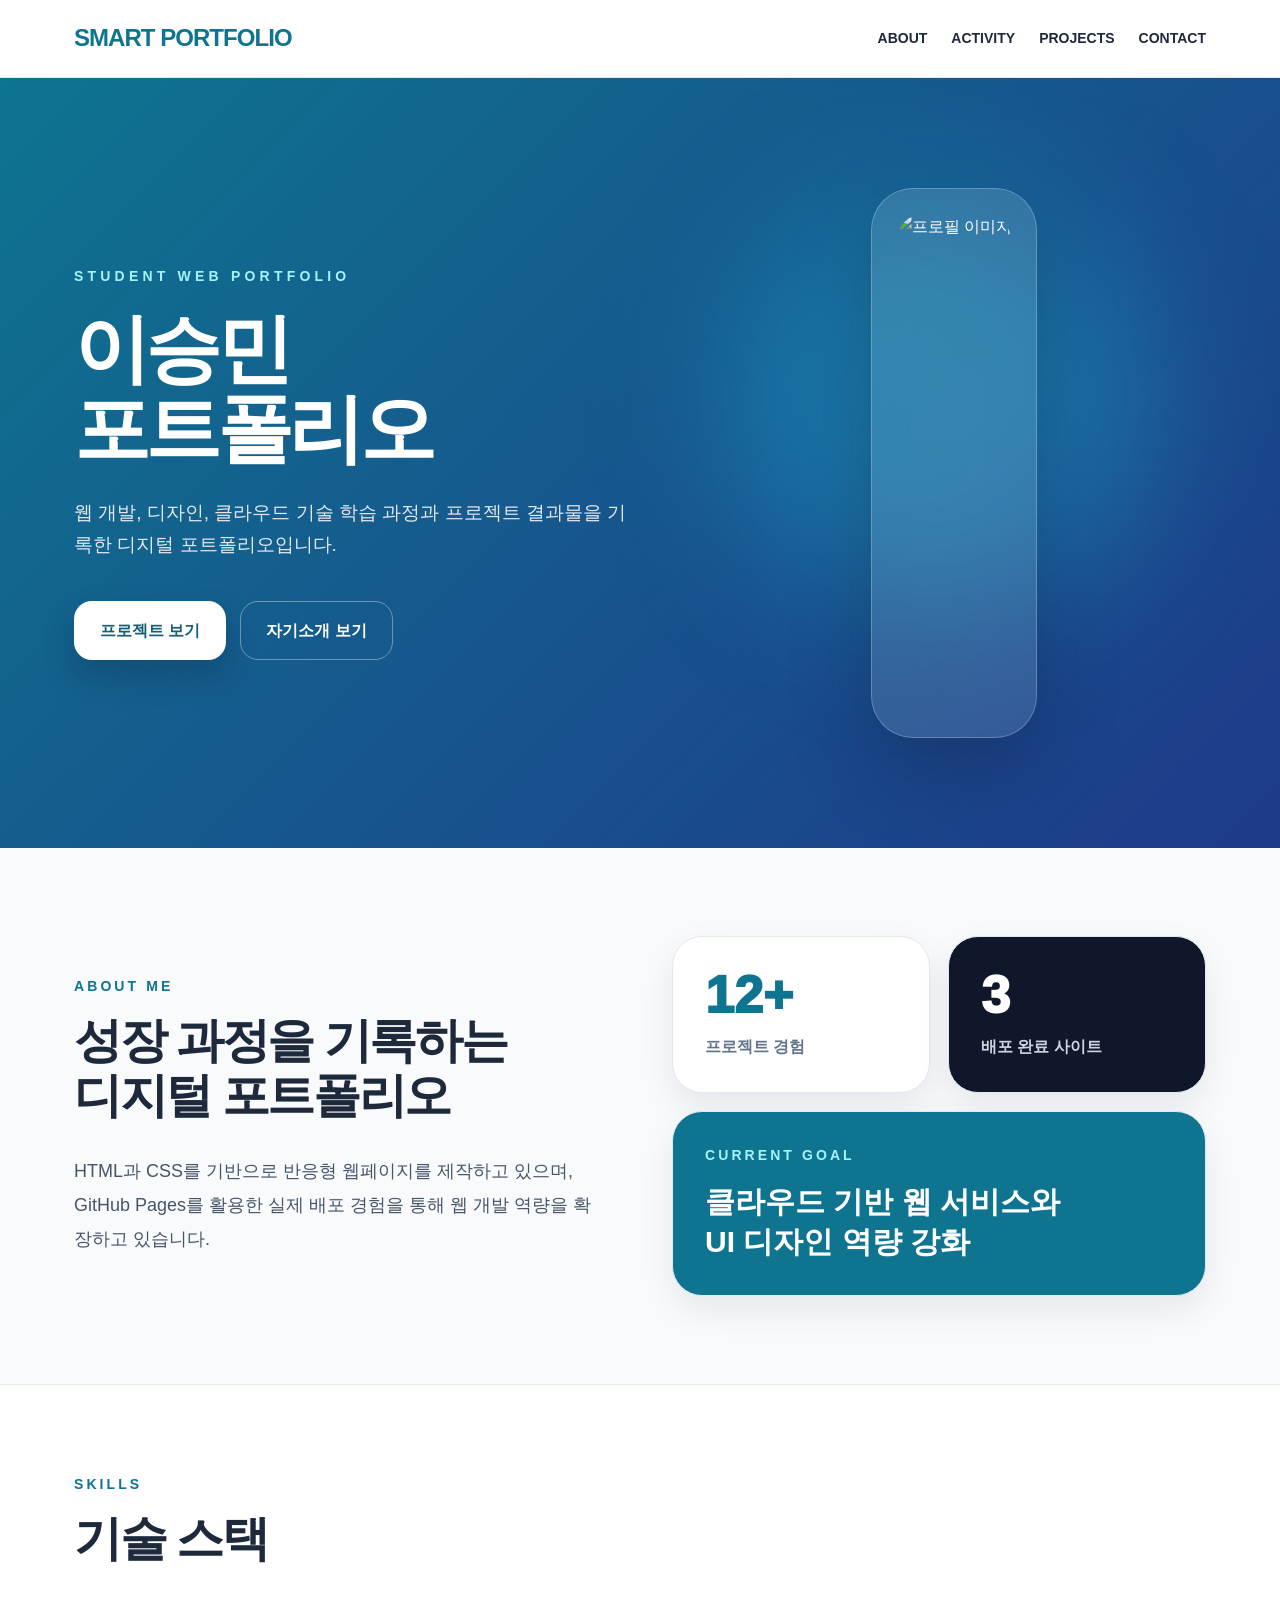
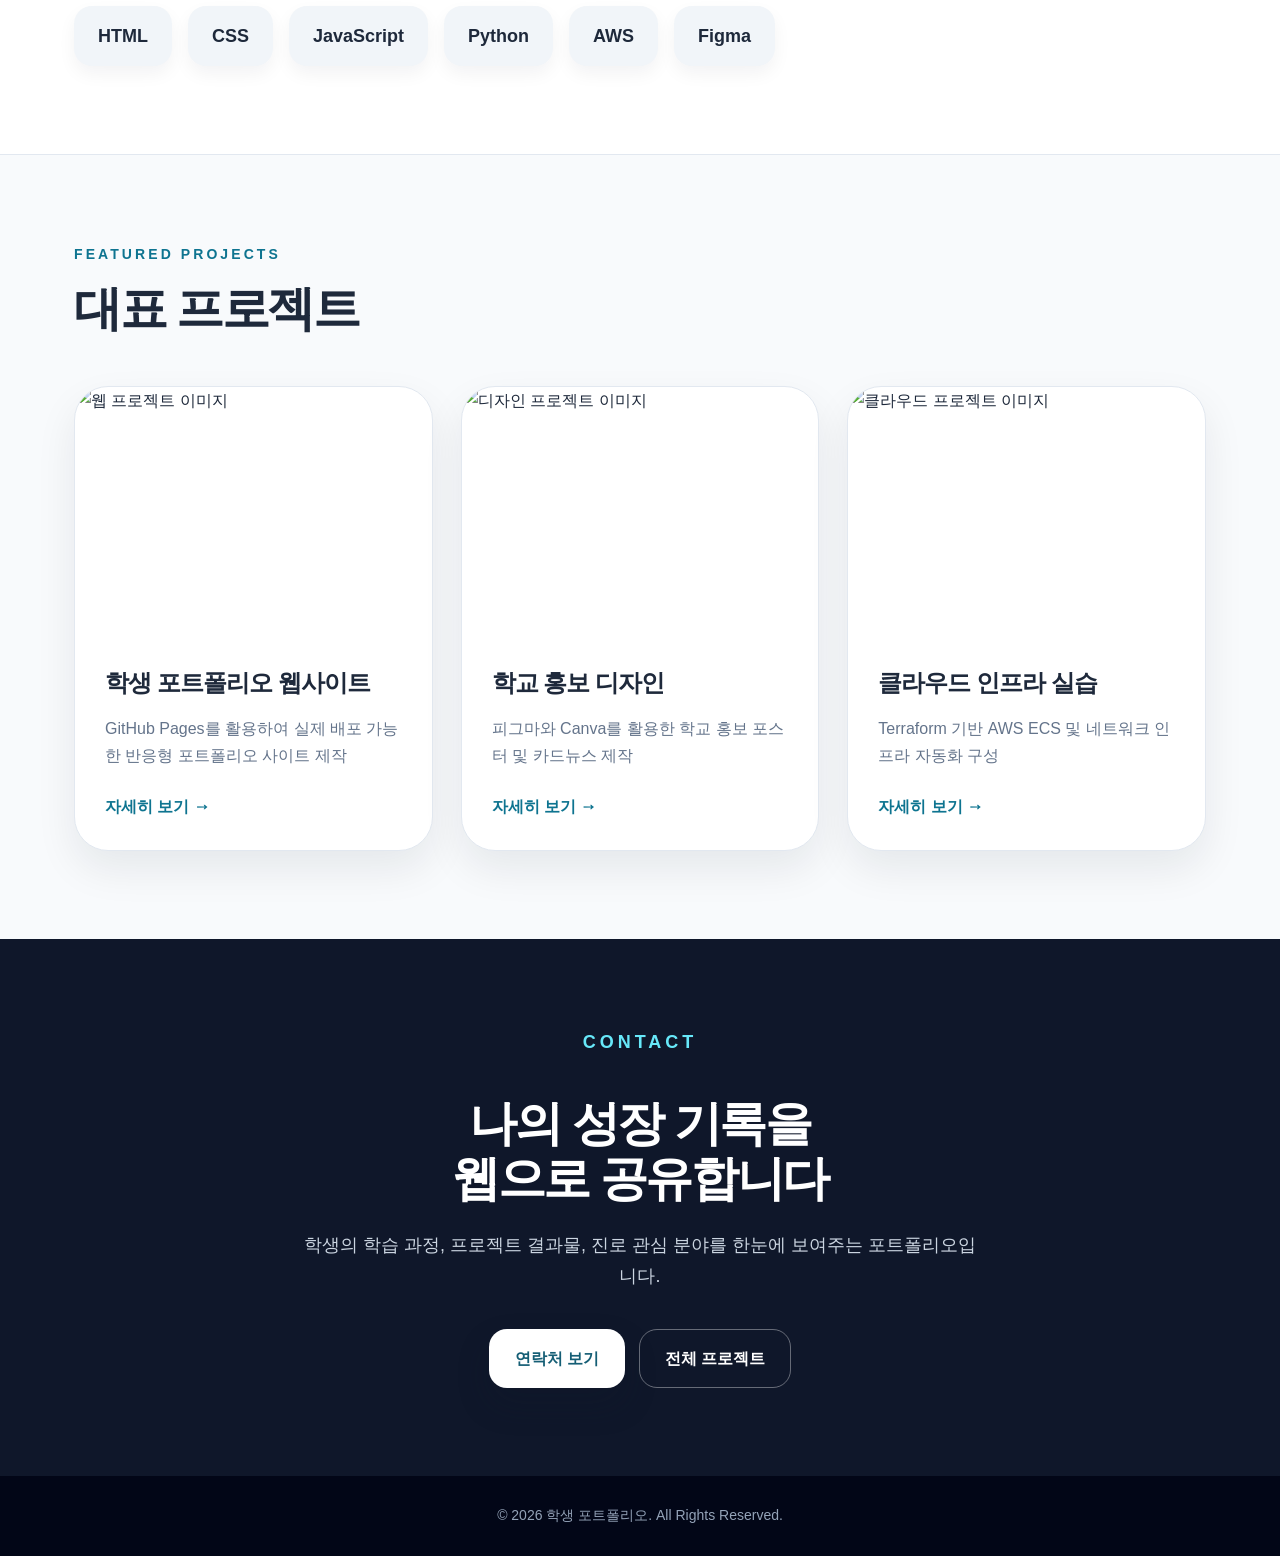
==== index.html @ 40960b9e "Add files via upload" ====
<!DOCTYPE html>
<html lang="ko">
<head>
  <meta charset="UTF-8" />
  <meta name="viewport" content="width=device-width, initial-scale=1.0" />
  <title>학생 포트폴리오</title>
  <link rel="stylesheet" href="css/style.css" />
</head>
<body>
  <header>
  <nav class="nav">
    <a href="index.html" class="logo">SMART PORTFOLIO</a>
    <ul class="menu">
      <li><a href="about.html" class="">ABOUT</a></li>
      <li><a href="activity.html" class="">ACTIVITY</a></li>
      <li><a href="projects.html" class="">PROJECTS</a></li>
      <li><a href="contact.html" class="">CONTACT</a></li>
    </ul>
  </nav>
</header>

  <section class="hero">
    <div class="hero-inner">
      <div>
        <p class="eyebrow">Student Web Portfolio</p>
        <h1>이승민<br>포트폴리오</h1>
        <p class="hero-desc">
          웹 개발, 디자인, 클라우드 기술 학습 과정과 프로젝트 결과물을 기록한 디지털 포트폴리오입니다.
        </p>
        <div class="button-group">
          <a href="projects.html" class="btn btn-primary">프로젝트 보기</a>
          <a href="about.html" class="btn btn-secondary">자기소개 보기</a>
        </div>
      </div>
      <div class="hero-card">
        <img src="https://images.unsplash.com/photo-1500648767791-00dcc994a43e?q=80&w=1200&auto=format&fit=crop" alt="프로필 이미지">
      </div>
    </div>
  </section>

  <main>
    <section>
      <div class="about-grid">
        <div>
          <p class="section-kicker">About Me</p>
          <h2 class="section-title">성장 과정을 기록하는<br>디지털 포트폴리오</h2>
          <p class="lead">
            HTML과 CSS를 기반으로 반응형 웹페이지를 제작하고 있으며, GitHub Pages를 활용한 실제 배포 경험을 통해 웹 개발 역량을 확장하고 있습니다.
          </p>
        </div>
        <div class="stat-grid">
          <div class="stat-card">
            <div class="stat-number">12+</div>
            <p class="stat-label">프로젝트 경험</p>
          </div>
          <div class="stat-card dark">
            <div class="stat-number">3</div>
            <p class="stat-label">배포 완료 사이트</p>
          </div>
          <div class="stat-card accent">
            <p class="section-kicker" style="color:#a5f3fc;">Current Goal</p>
            <h3 style="font-size:30px; line-height:1.35;">클라우드 기반 웹 서비스와<br>UI 디자인 역량 강화</h3>
          </div>
        </div>
      </div>
    </section>

    <div class="skills-wrap">
      <div class="skills-inner">
        <p class="section-kicker">Skills</p>
        <h2 class="section-title">기술 스택</h2>
        <div class="skills-list">
          <span class="skill">HTML</span>
          <span class="skill">CSS</span>
          <span class="skill">JavaScript</span>
          <span class="skill">Python</span>
          <span class="skill">AWS</span>
          <span class="skill">Figma</span>
        </div>
      </div>
    </div>

    <section>
      <p class="section-kicker">Featured Projects</p>
      <h2 class="section-title">대표 프로젝트</h2>
      <div class="project-grid">
        <article class="project-card">
          <img src="https://images.unsplash.com/photo-1498050108023-c5249f4df085?q=80&w=1200&auto=format&fit=crop" alt="웹 프로젝트 이미지">
          <div class="project-body">
            <h3>학생 포트폴리오 웹사이트</h3>
            <p>GitHub Pages를 활용하여 실제 배포 가능한 반응형 포트폴리오 사이트 제작</p>
            <a href="projects/project1.html" class="project-link">자세히 보기 →</a>
          </div>
        </article>
        <article class="project-card">
          <img src="https://images.unsplash.com/photo-1516321318423-f06f85e504b3?q=80&w=1200&auto=format&fit=crop" alt="디자인 프로젝트 이미지">
          <div class="project-body">
            <h3>학교 홍보 디자인</h3>
            <p>피그마와 Canva를 활용한 학교 홍보 포스터 및 카드뉴스 제작</p>
            <a href="projects/project2.html" class="project-link">자세히 보기 →</a>
          </div>
        </article>
        <article class="project-card">
          <img src="https://images.unsplash.com/photo-1451187580459-43490279c0fa?q=80&w=1200&auto=format&fit=crop" alt="클라우드 프로젝트 이미지">
          <div class="project-body">
            <h3>클라우드 인프라 실습</h3>
            <p>Terraform 기반 AWS ECS 및 네트워크 인프라 자동화 구성</p>
            <a href="projects/project3.html" class="project-link">자세히 보기 →</a>
          </div>
        </article>
      </div>
    </section>
  </main>

  <div class="contact">
    <div class="contact-inner">
      <p class="section-kicker" style="color:#67e8f9;">Contact</p>
      <h2 class="section-title">나의 성장 기록을<br>웹으로 공유합니다</h2>
      <p>학생의 학습 과정, 프로젝트 결과물, 진로 관심 분야를 한눈에 보여주는 포트폴리오입니다.</p>
      <div class="button-group" style="justify-content:center;">
        <a href="contact.html" class="btn btn-primary">연락처 보기</a>
        <a href="projects.html" class="btn btn-secondary">전체 프로젝트</a>
      </div>
    </div>
  </div>

  <footer>
  © 2026 학생 포트폴리오. All Rights Reserved.
</footer>
</body>
</html>
---- css/style.css ----
* {
  box-sizing: border-box;
  margin: 0;
  padding: 0;
}

html {
  scroll-behavior: smooth;
}

body {
  font-family: "Noto Sans KR", "Pretendard", Arial, sans-serif;
  background: #f8fafc;
  color: #1e293b;
  line-height: 1.7;
}

a {
  color: inherit;
  text-decoration: none;
}

img {
  display: block;
  width: 100%;
}

header {
  position: sticky;
  top: 0;
  z-index: 50;
  background: rgba(255, 255, 255, 0.88);
  backdrop-filter: blur(14px);
  border-bottom: 1px solid #e2e8f0;
}

.nav {
  max-width: 1180px;
  margin: 0 auto;
  padding: 18px 24px;
  display: flex;
  justify-content: space-between;
  align-items: center;
  gap: 24px;
}

.logo {
  font-size: 24px;
  font-weight: 900;
  color: #0e7490;
  letter-spacing: -0.04em;
}

.menu {
  display: flex;
  gap: 24px;
  list-style: none;
  font-size: 14px;
  font-weight: 800;
}

.menu a:hover,
.menu a.active {
  color: #0e7490;
}

.hero {
  position: relative;
  overflow: hidden;
  background: linear-gradient(135deg, #0e7490, #1e3a8a);
  color: white;
}

.hero::before {
  content: "";
  position: absolute;
  width: 420px;
  height: 420px;
  border-radius: 999px;
  background: rgba(34, 211, 238, 0.28);
  filter: blur(70px);
  right: 10%;
  top: 15%;
}

.hero-inner {
  position: relative;
  max-width: 1180px;
  margin: 0 auto;
  padding: 110px 24px;
  display: grid;
  grid-template-columns: 1.05fr 0.95fr;
  gap: 72px;
  align-items: center;
}

.eyebrow {
  color: #a5f3fc;
  text-transform: uppercase;
  letter-spacing: 0.3em;
  font-size: 14px;
  font-weight: 800;
  margin-bottom: 20px;
}

.hero h1 {
  font-size: clamp(44px, 7vw, 76px);
  line-height: 1.05;
  font-weight: 950;
  letter-spacing: -0.06em;
  margin-bottom: 28px;
}

.hero-desc {
  max-width: 560px;
  color: #e2e8f0;
  font-size: 19px;
  margin-bottom: 40px;
}

.button-group {
  display: flex;
  flex-wrap: wrap;
  gap: 14px;
}

.btn {
  display: inline-flex;
  align-items: center;
  justify-content: center;
  padding: 15px 25px;
  border-radius: 18px;
  font-weight: 900;
  transition: 0.25s ease;
  border: 1px solid transparent;
}

.btn-primary {
  background: white;
  color: #155e75;
  box-shadow: 0 16px 32px rgba(15, 23, 42, 0.24);
}

.btn-dark {
  background: #0f172a;
  color: white;
}

.btn-secondary {
  border-color: rgba(255, 255, 255, 0.36);
  color: white;
}

.btn-outline {
  border-color: #cbd5e1;
  color: #334155;
  background: white;
}

.btn:hover {
  transform: translateY(-3px);
}

.hero-card {
  position: relative;
  max-width: 430px;
  margin: 0 auto;
  padding: 24px;
  border-radius: 42px;
  background: rgba(255, 255, 255, 0.12);
  border: 1px solid rgba(255, 255, 255, 0.24);
  backdrop-filter: blur(20px);
  box-shadow: 0 30px 80px rgba(15, 23, 42, 0.28);
}

.hero-card img {
  height: 500px;
  object-fit: cover;
  border-radius: 30px;
}

.page-title {
  background: linear-gradient(135deg, #0e7490, #1e3a8a);
  color: white;
}

.page-title-inner {
  max-width: 1180px;
  margin: 0 auto;
  padding: 72px 24px;
}

.page-title h1 {
  font-size: clamp(38px, 5vw, 60px);
  font-weight: 950;
  letter-spacing: -0.05em;
  margin-bottom: 16px;
}

.page-title p {
  color: #dbeafe;
  font-size: 18px;
}

main section,
.section {
  max-width: 1180px;
  margin: 0 auto;
  padding: 88px 24px;
}

.section-kicker {
  color: #0e7490;
  text-transform: uppercase;
  letter-spacing: 0.22em;
  font-size: 14px;
  font-weight: 900;
  margin-bottom: 14px;
}

.section-title {
  font-size: clamp(32px, 4vw, 48px);
  font-weight: 950;
  line-height: 1.15;
  letter-spacing: -0.05em;
  margin-bottom: 30px;
}

.lead {
  color: #475569;
  font-size: 18px;
  line-height: 1.9;
}

.about-grid,
.two-grid {
  display: grid;
  grid-template-columns: 1fr 1fr;
  gap: 64px;
  align-items: center;
}

.card {
  background: white;
  border: 1px solid #e2e8f0;
  border-radius: 30px;
  padding: 32px;
  box-shadow: 0 14px 34px rgba(15, 23, 42, 0.08);
}

.stat-grid {
  display: grid;
  grid-template-columns: 1fr 1fr;
  gap: 18px;
}

.stat-card {
  padding: 32px;
  border-radius: 30px;
  background: white;
  border: 1px solid #e2e8f0;
  box-shadow: 0 14px 34px rgba(15, 23, 42, 0.08);
}

.stat-card.dark {
  background: #0f172a;
  color: white;
}

.stat-card.accent {
  grid-column: 1 / -1;
  background: #0e7490;
  color: white;
}

.stat-number {
  font-size: 52px;
  line-height: 1;
  font-weight: 950;
  color: #0e7490;
  margin-bottom: 12px;
}

.stat-card.dark .stat-number,
.stat-card.accent .stat-number {
  color: white;
}

.stat-label {
  color: #64748b;
  font-weight: 800;
}

.stat-card.dark .stat-label,
.stat-card.accent .stat-label {
  color: #cbd5e1;
}

.skills-wrap {
  max-width: none;
  background: white;
  border-top: 1px solid #e2e8f0;
  border-bottom: 1px solid #e2e8f0;
}

.skills-inner {
  max-width: 1180px;
  margin: 0 auto;
  padding: 88px 24px;
}

.skills-list {
  display: flex;
  flex-wrap: wrap;
  gap: 16px;
  margin-top: 40px;
}

.skill {
  padding: 15px 24px;
  border-radius: 18px;
  background: #f1f5f9;
  color: #1e293b;
  font-size: 18px;
  font-weight: 900;
  box-shadow: 0 8px 18px rgba(15, 23, 42, 0.05);
  transition: 0.25s ease;
}

.skill:hover {
  background: #0e7490;
  color: white;
  transform: translateY(-3px);
}

.project-grid,
.activity-grid {
  display: grid;
  grid-template-columns: repeat(3, 1fr);
  gap: 28px;
  margin-top: 50px;
}

.project-card {
  overflow: hidden;
  border-radius: 34px;
  background: white;
  border: 1px solid #e2e8f0;
  box-shadow: 0 18px 40px rgba(15, 23, 42, 0.08);
  transition: 0.3s ease;
}

.project-card:hover {
  transform: translateY(-8px);
  box-shadow: 0 28px 60px rgba(15, 23, 42, 0.14);
}

.project-card img {
  height: 250px;
  object-fit: cover;
}

.project-body {
  padding: 30px;
}

.project-body h3,
.card h3 {
  font-size: 24px;
  line-height: 1.3;
  letter-spacing: -0.04em;
  margin-bottom: 16px;
}

.project-body p,
.card p {
  color: #64748b;
  margin-bottom: 24px;
}

.project-link {
  color: #0e7490;
  font-weight: 950;
}

.info-list {
  display: grid;
  gap: 14px;
  margin-top: 24px;
}

.info-item {
  display: flex;
  justify-content: space-between;
  gap: 16px;
  padding-bottom: 14px;
  border-bottom: 1px solid #e2e8f0;
}

.info-item strong {
  color: #0e7490;
  min-width: 110px;
}

.timeline {
  display: grid;
  gap: 18px;
  margin-top: 40px;
}

.timeline-item {
  background: white;
  border-left: 6px solid #0e7490;
  border-radius: 22px;
  padding: 26px;
  border-top: 1px solid #e2e8f0;
  border-right: 1px solid #e2e8f0;
  border-bottom: 1px solid #e2e8f0;
  box-shadow: 0 12px 28px rgba(15, 23, 42, 0.06);
}

.timeline-item span {
  display: inline-block;
  color: #0e7490;
  font-weight: 900;
  margin-bottom: 8px;
}

.detail-image {
  border-radius: 34px;
  overflow: hidden;
  box-shadow: 0 20px 46px rgba(15, 23, 42, 0.12);
}

.detail-image img {
  height: 420px;
  object-fit: cover;
}

.badge-list {
  display: flex;
  flex-wrap: wrap;
  gap: 10px;
  margin: 22px 0;
}

.badge {
  background: #e0f2fe;
  color: #075985;
  border-radius: 999px;
  padding: 8px 14px;
  font-weight: 900;
  font-size: 14px;
}

.contact {
  max-width: none;
  background: #0f172a;
  color: white;
}

.contact-inner {
  max-width: 1180px;
  margin: 0 auto;
  padding: 88px 24px;
  text-align: center;
}

.contact .section-title {
  margin-bottom: 24px;
}

.contact p {
  color: #cbd5e1;
  max-width: 680px;
  margin: 0 auto 38px;
  font-size: 18px;
}

footer {
  background: #020617;
  color: #94a3b8;
  text-align: center;
  padding: 28px 16px;
  font-size: 14px;
}

@media (max-width: 900px) {
  .hero-inner,
  .about-grid,
  .two-grid,
  .project-grid,
  .activity-grid {
    grid-template-columns: 1fr;
  }

  .hero-inner {
    padding: 80px 24px;
  }

  .hero-card img {
    height: 420px;
  }

  .menu {
    gap: 14px;
    flex-wrap: wrap;
    justify-content: flex-end;
  }
}

@media (max-width: 560px) {
  .nav {
    align-items: flex-start;
    flex-direction: column;
  }

  .menu {
    justify-content: flex-start;
  }

  .hero-inner,
  main section,
  .section,
  .skills-inner,
  .contact-inner,
  .page-title-inner {
    padding-left: 18px;
    padding-right: 18px;
  }

  .hero-card img,
  .detail-image img {
    height: 340px;
  }

  .stat-grid {
    grid-template-columns: 1fr;
  }

  .stat-card.accent {
    grid-column: auto;
  }

  .info-item {
    flex-direction: column;
    gap: 4px;
  }
}
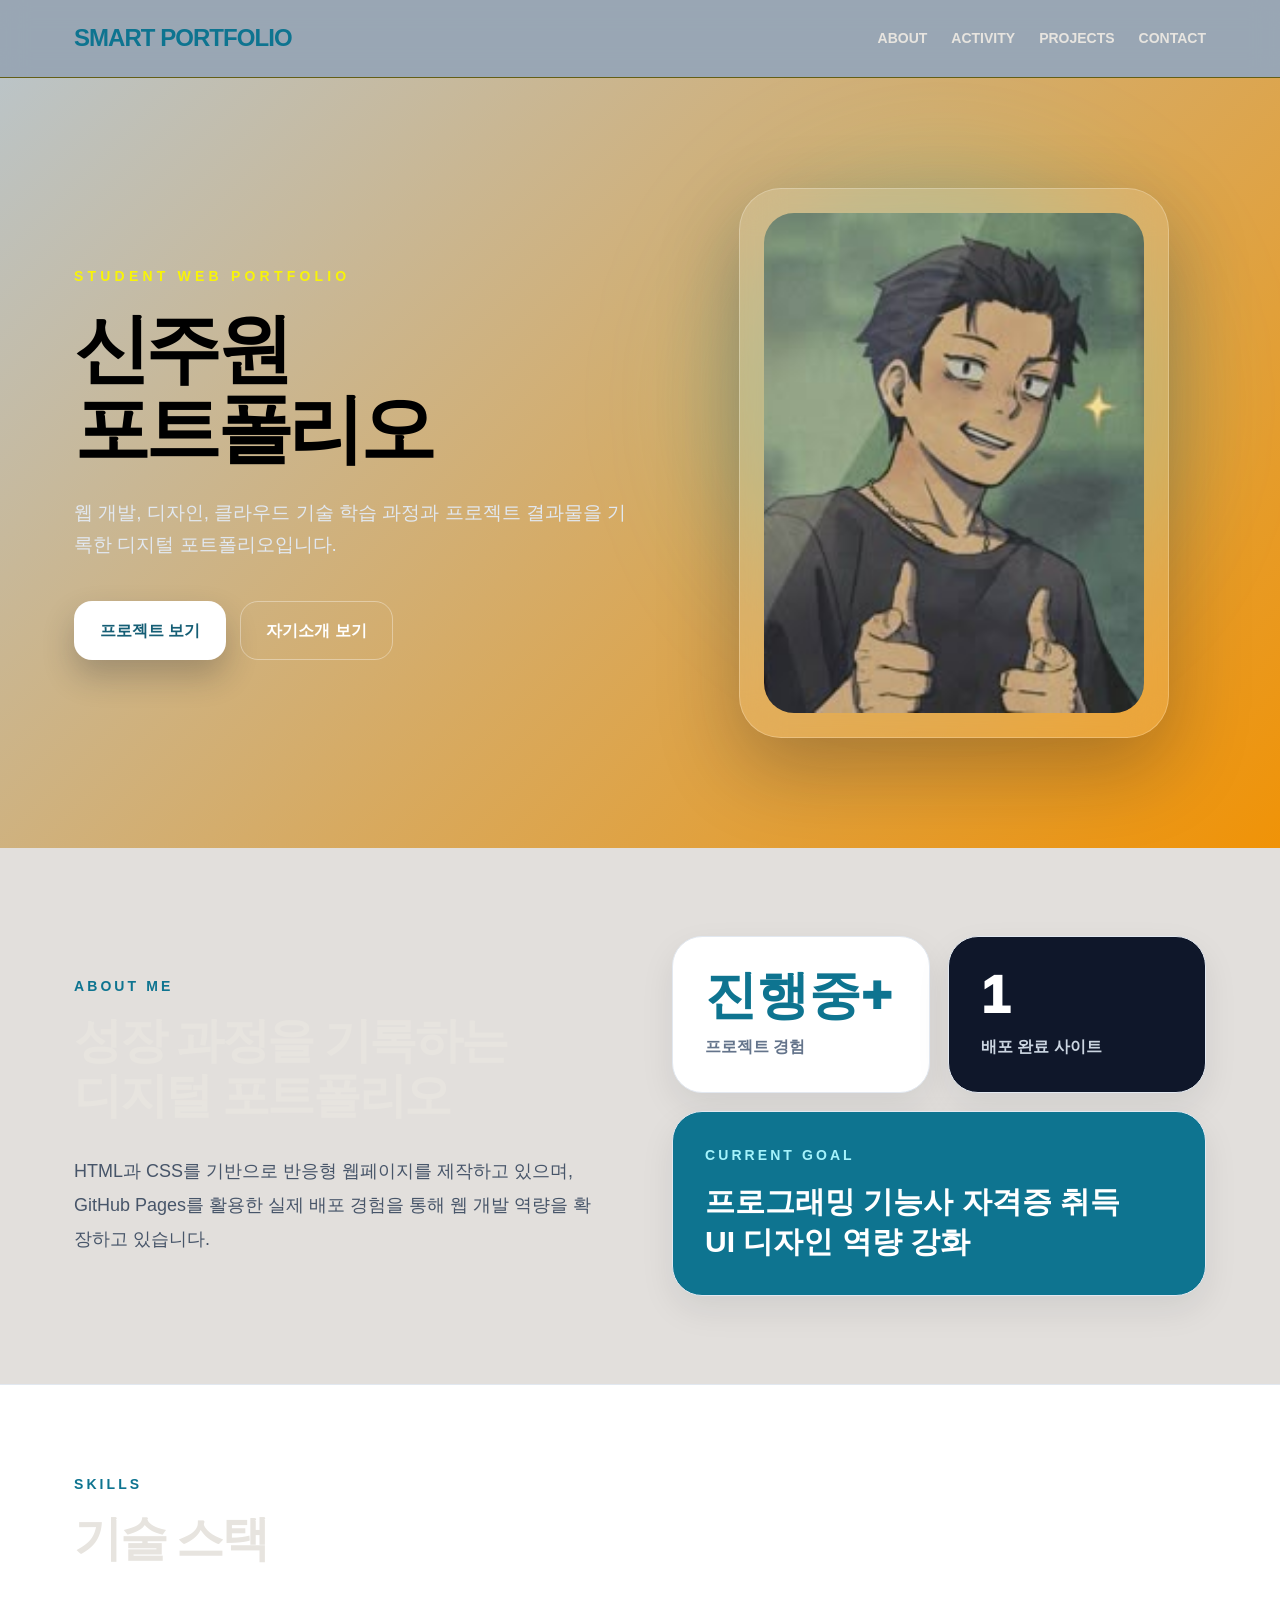
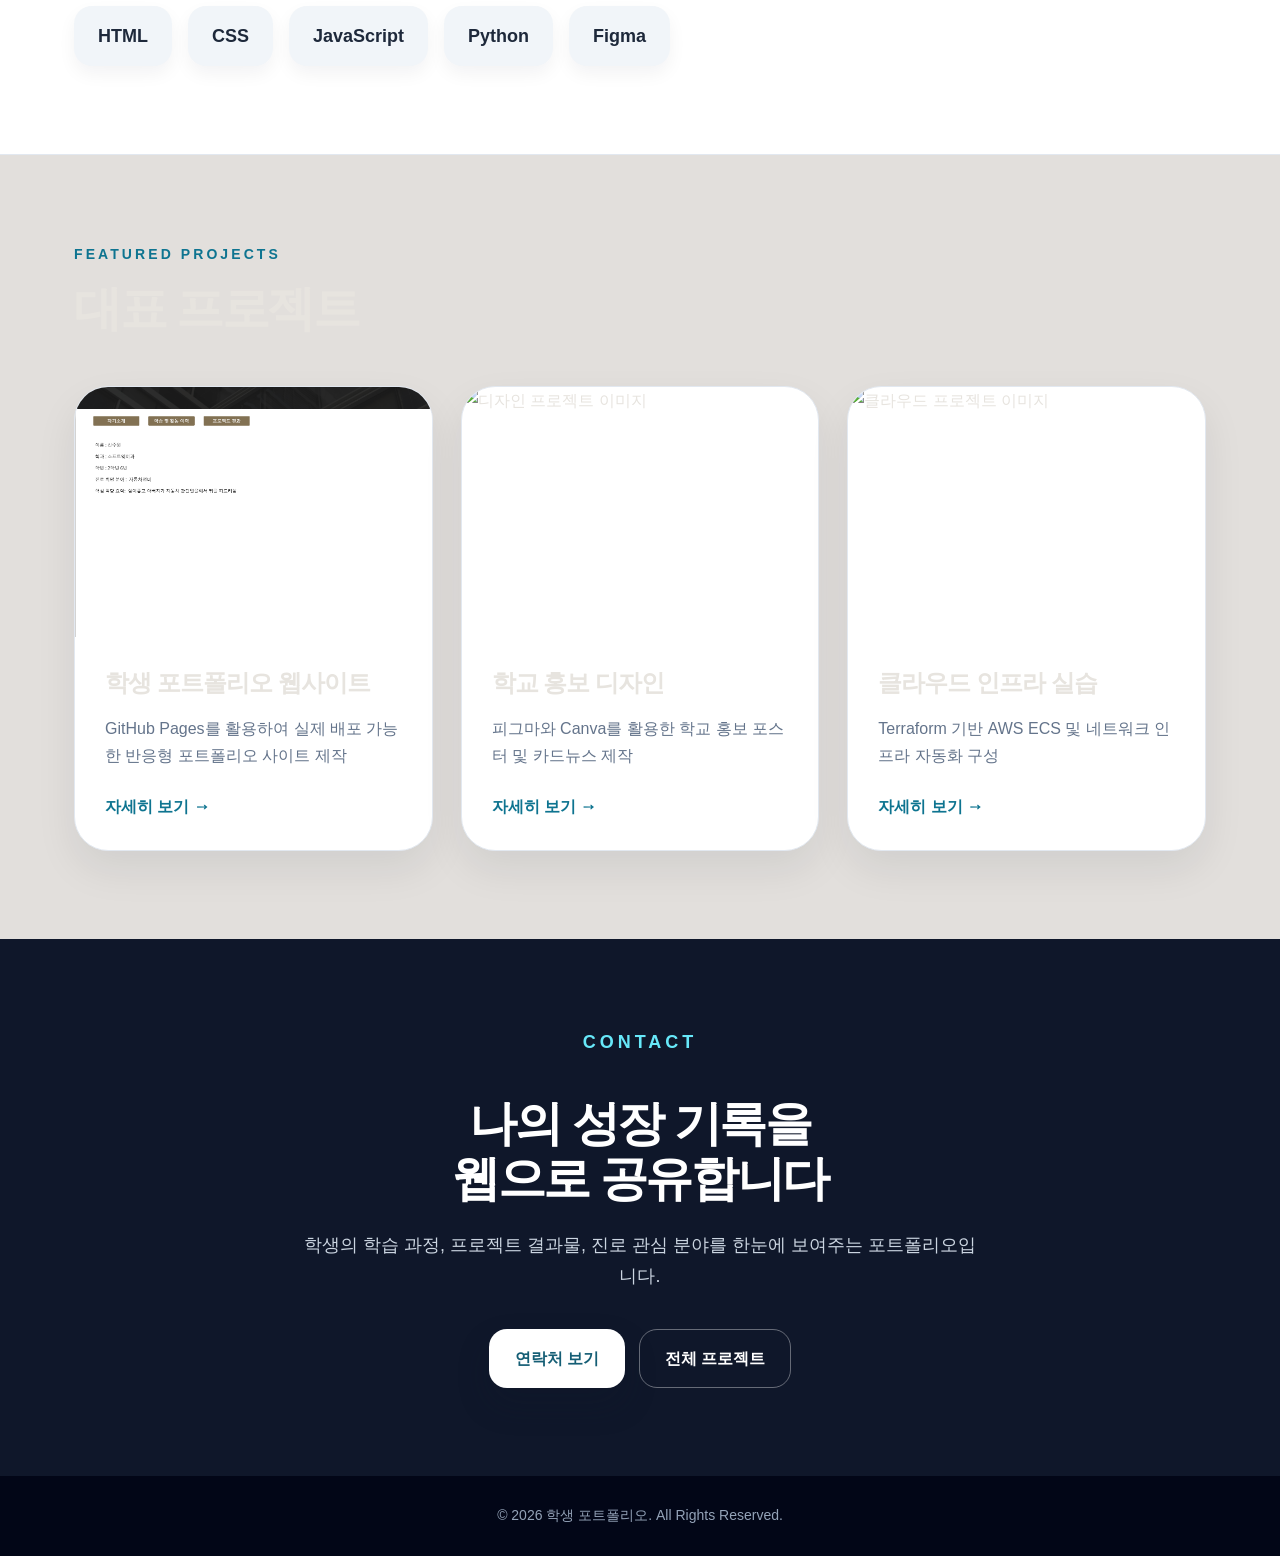
==== commit 527b022c: "Add files via upload" ====
--- a/index.html
+++ b/index.html
@@ -23,7 +23,7 @@
     <div class="hero-inner">
       <div>
         <p class="eyebrow">Student Web Portfolio</p>
-        <h1>이승민<br>포트폴리오</h1>
+        <h1>신주원<br>포트폴리오</h1>
         <p class="hero-desc">
           웹 개발, 디자인, 클라우드 기술 학습 과정과 프로젝트 결과물을 기록한 디지털 포트폴리오입니다.
         </p>
@@ -33,7 +33,7 @@
         </div>
       </div>
       <div class="hero-card">
-        <img src="https://images.unsplash.com/photo-1500648767791-00dcc994a43e?q=80&w=1200&auto=format&fit=crop" alt="프로필 이미지">
+        <img src="images/9b0c6b3a6082fb9dcfa40ded8ffd83b0.jpg" alt="프로필 이미지">
       </div>
     </div>
   </section>
@@ -50,16 +50,16 @@
         </div>
         <div class="stat-grid">
           <div class="stat-card">
-            <div class="stat-number">12+</div>
+            <div class="stat-number">진행중+</div>
             <p class="stat-label">프로젝트 경험</p>
           </div>
           <div class="stat-card dark">
-            <div class="stat-number">3</div>
+            <div class="stat-number">1</div>
             <p class="stat-label">배포 완료 사이트</p>
           </div>
           <div class="stat-card accent">
             <p class="section-kicker" style="color:#a5f3fc;">Current Goal</p>
-            <h3 style="font-size:30px; line-height:1.35;">클라우드 기반 웹 서비스와<br>UI 디자인 역량 강화</h3>
+            <h3 style="font-size:30px; line-height:1.35;">프로그래밍 기능사 자격증 취득<br>UI 디자인 역량 강화</h3>
           </div>
         </div>
       </div>
@@ -74,7 +74,6 @@
           <span class="skill">CSS</span>
           <span class="skill">JavaScript</span>
           <span class="skill">Python</span>
-          <span class="skill">AWS</span>
           <span class="skill">Figma</span>
         </div>
       </div>
@@ -85,7 +84,7 @@
       <h2 class="section-title">대표 프로젝트</h2>
       <div class="project-grid">
         <article class="project-card">
-          <img src="https://images.unsplash.com/photo-1498050108023-c5249f4df085?q=80&w=1200&auto=format&fit=crop" alt="웹 프로젝트 이미지">
+          <img src="images/스크린샷 2026-05-12 113701.png" alt="웹 프로젝트 이미지">
           <div class="project-body">
             <h3>학생 포트폴리오 웹사이트</h3>
             <p>GitHub Pages를 활용하여 실제 배포 가능한 반응형 포트폴리오 사이트 제작</p>
--- a/css/style.css
+++ b/css/style.css
@@ -10,8 +10,8 @@
 
 body {
   font-family: "Noto Sans KR", "Pretendard", Arial, sans-serif;
-  background: #f8fafc;
-  color: #1e293b;
+  background: #e2dfdc;
+  color: #e7e4df;
   line-height: 1.7;
 }
 
@@ -29,9 +29,9 @@
   position: sticky;
   top: 0;
   z-index: 50;
-  background: rgba(255, 255, 255, 0.88);
+  background: rgba(143, 159, 175, 0.88);
   backdrop-filter: blur(14px);
-  border-bottom: 1px solid #e2e8f0;
+  border-bottom: 1px solid #635e16;
 }
 
 .nav {
@@ -61,14 +61,14 @@
 
 .menu a:hover,
 .menu a.active {
-  color: #0e7490;
+  color: #900e65;
 }
 
 .hero {
   position: relative;
   overflow: hidden;
-  background: linear-gradient(135deg, #0e7490, #1e3a8a);
-  color: white;
+  background: linear-gradient(135deg, #bbc4c7, #f09307);
+  color: rgb(0, 0, 0);
 }
 
 .hero::before {
@@ -95,7 +95,7 @@
 }
 
 .eyebrow {
-  color: #a5f3fc;
+  color: #f8f408;
   text-transform: uppercase;
   letter-spacing: 0.3em;
   font-size: 14px;
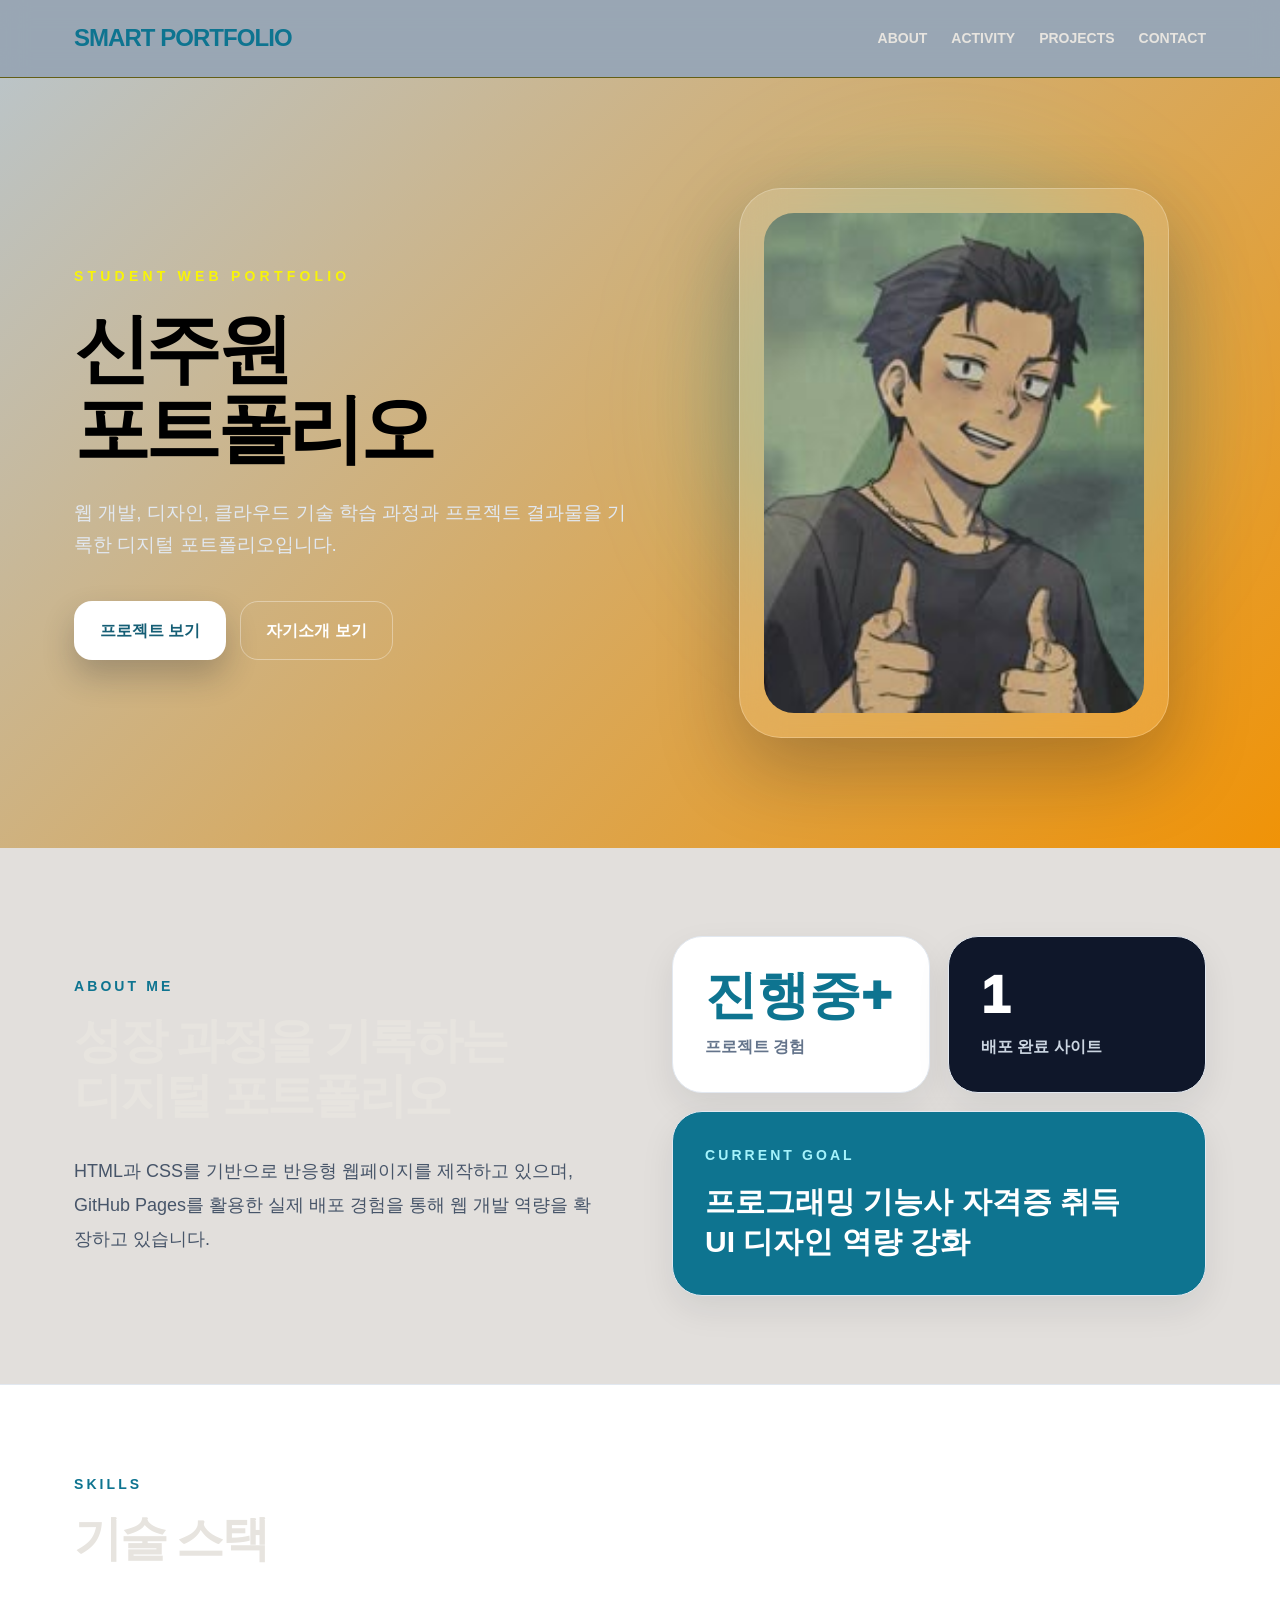
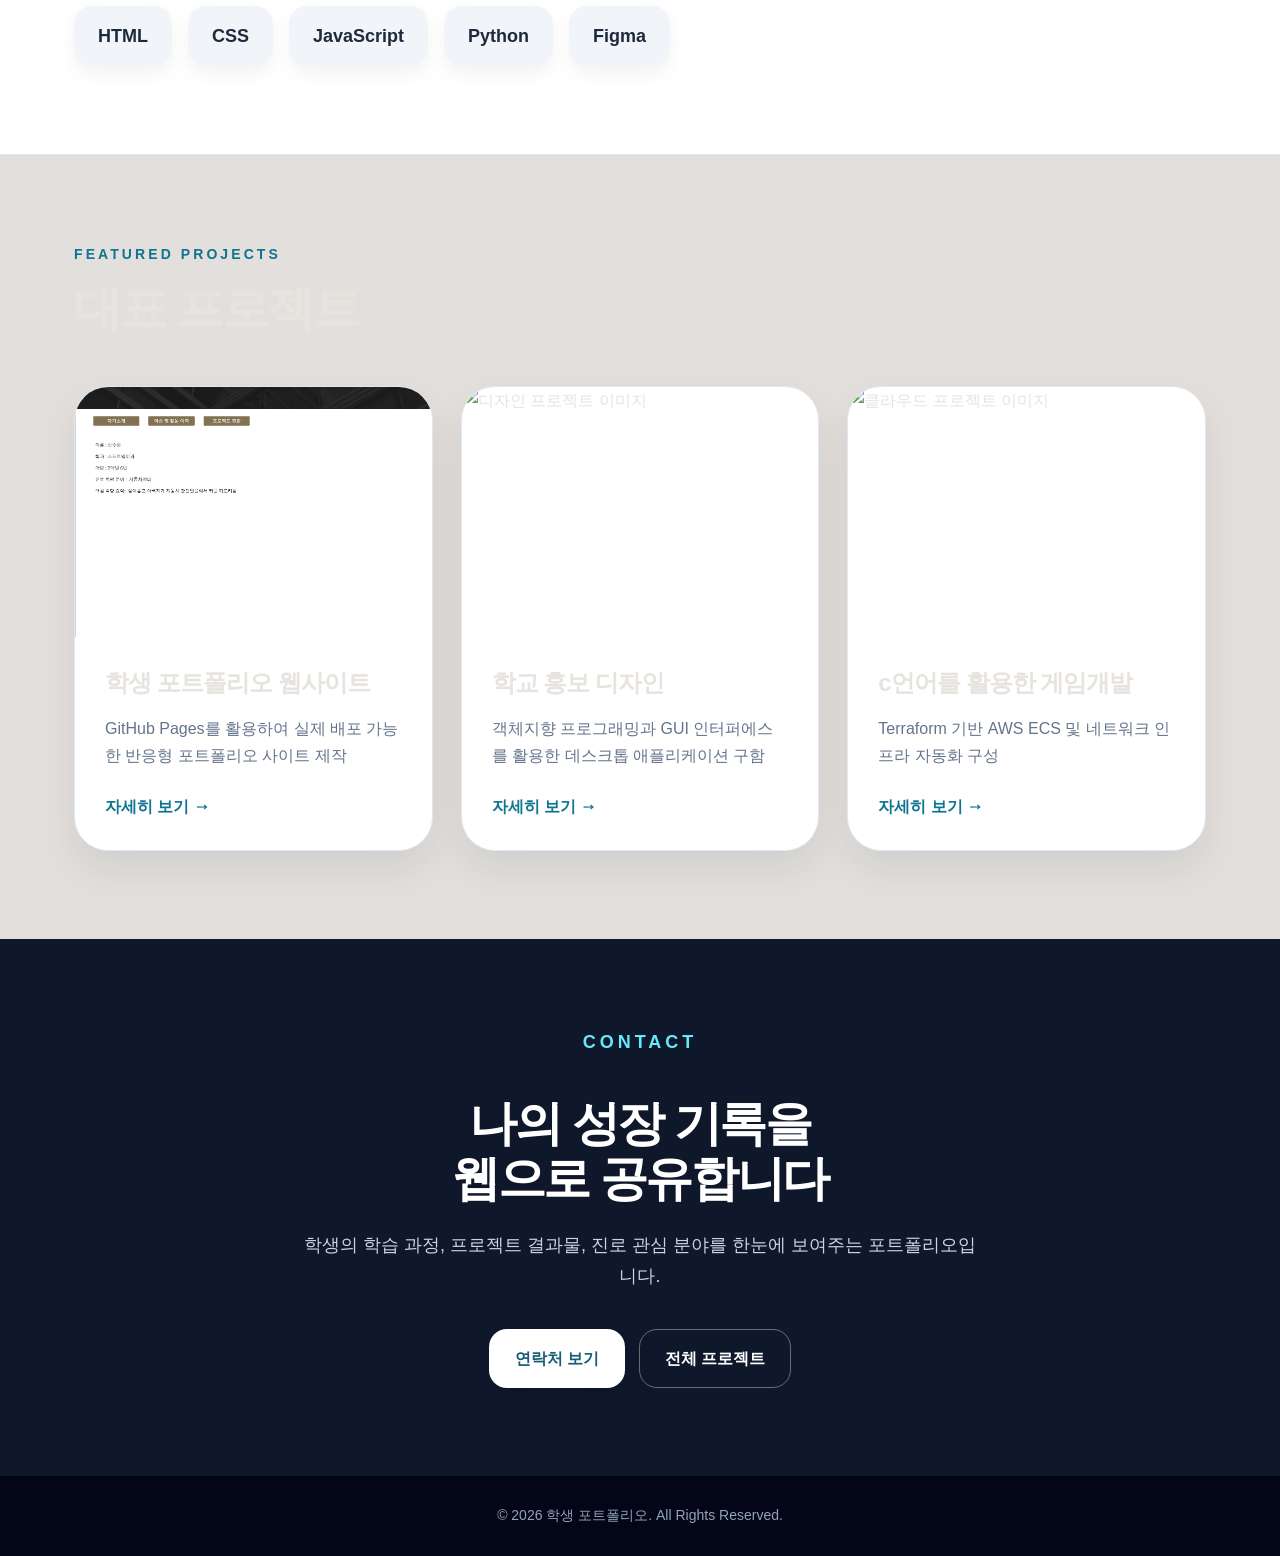
==== commit bf2ef1c9: "Add files via upload" ====
--- a/index.html
+++ b/index.html
@@ -95,14 +95,14 @@
           <img src="https://images.unsplash.com/photo-1516321318423-f06f85e504b3?q=80&w=1200&auto=format&fit=crop" alt="디자인 프로젝트 이미지">
           <div class="project-body">
             <h3>학교 홍보 디자인</h3>
-            <p>피그마와 Canva를 활용한 학교 홍보 포스터 및 카드뉴스 제작</p>
+            <p>객체지향 프로그래밍과 GUI 인터퍼에스를 활용한 데스크톱 애플리케이션 구함</p>
             <a href="projects/project2.html" class="project-link">자세히 보기 →</a>
           </div>
         </article>
         <article class="project-card">
           <img src="https://images.unsplash.com/photo-1451187580459-43490279c0fa?q=80&w=1200&auto=format&fit=crop" alt="클라우드 프로젝트 이미지">
           <div class="project-body">
-            <h3>클라우드 인프라 실습</h3>
+            <h3>c언어를 활용한 게임개발</h3>
             <p>Terraform 기반 AWS ECS 및 네트워크 인프라 자동화 구성</p>
             <a href="projects/project3.html" class="project-link">자세히 보기 →</a>
           </div>
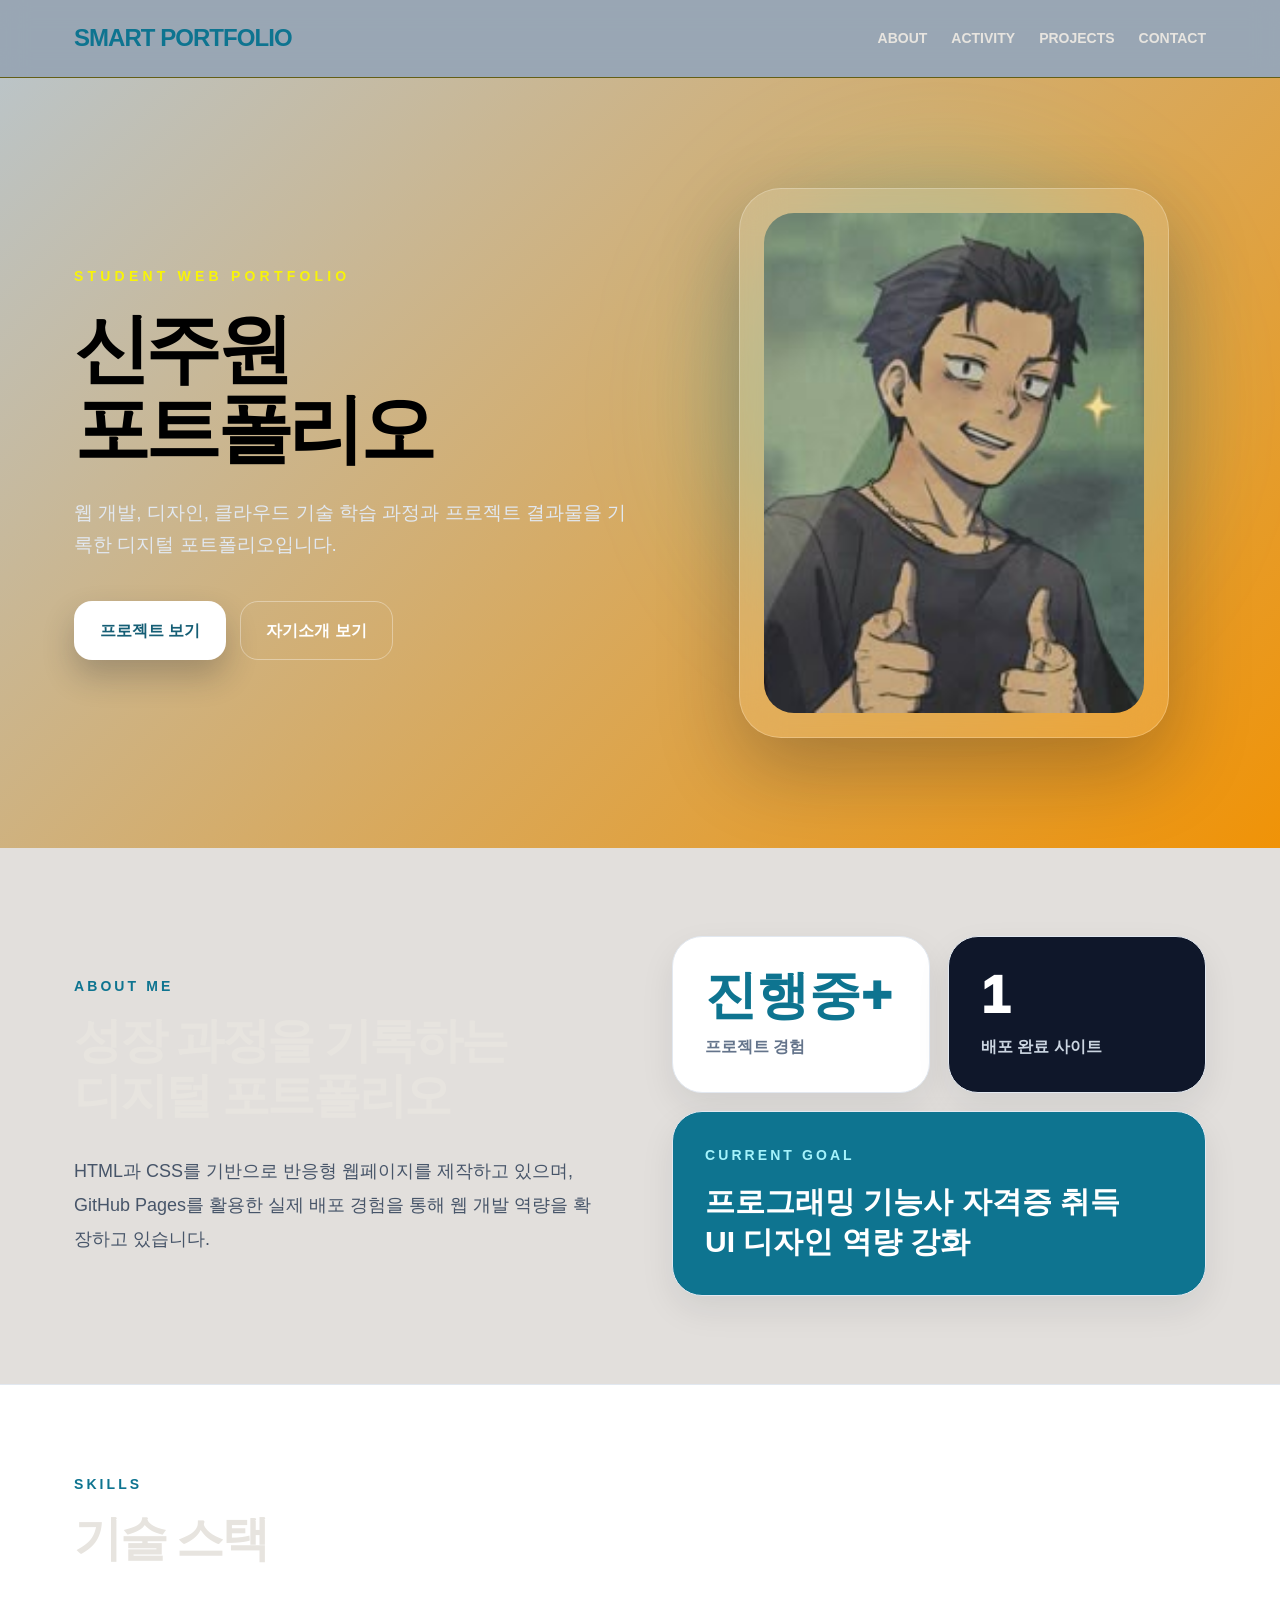
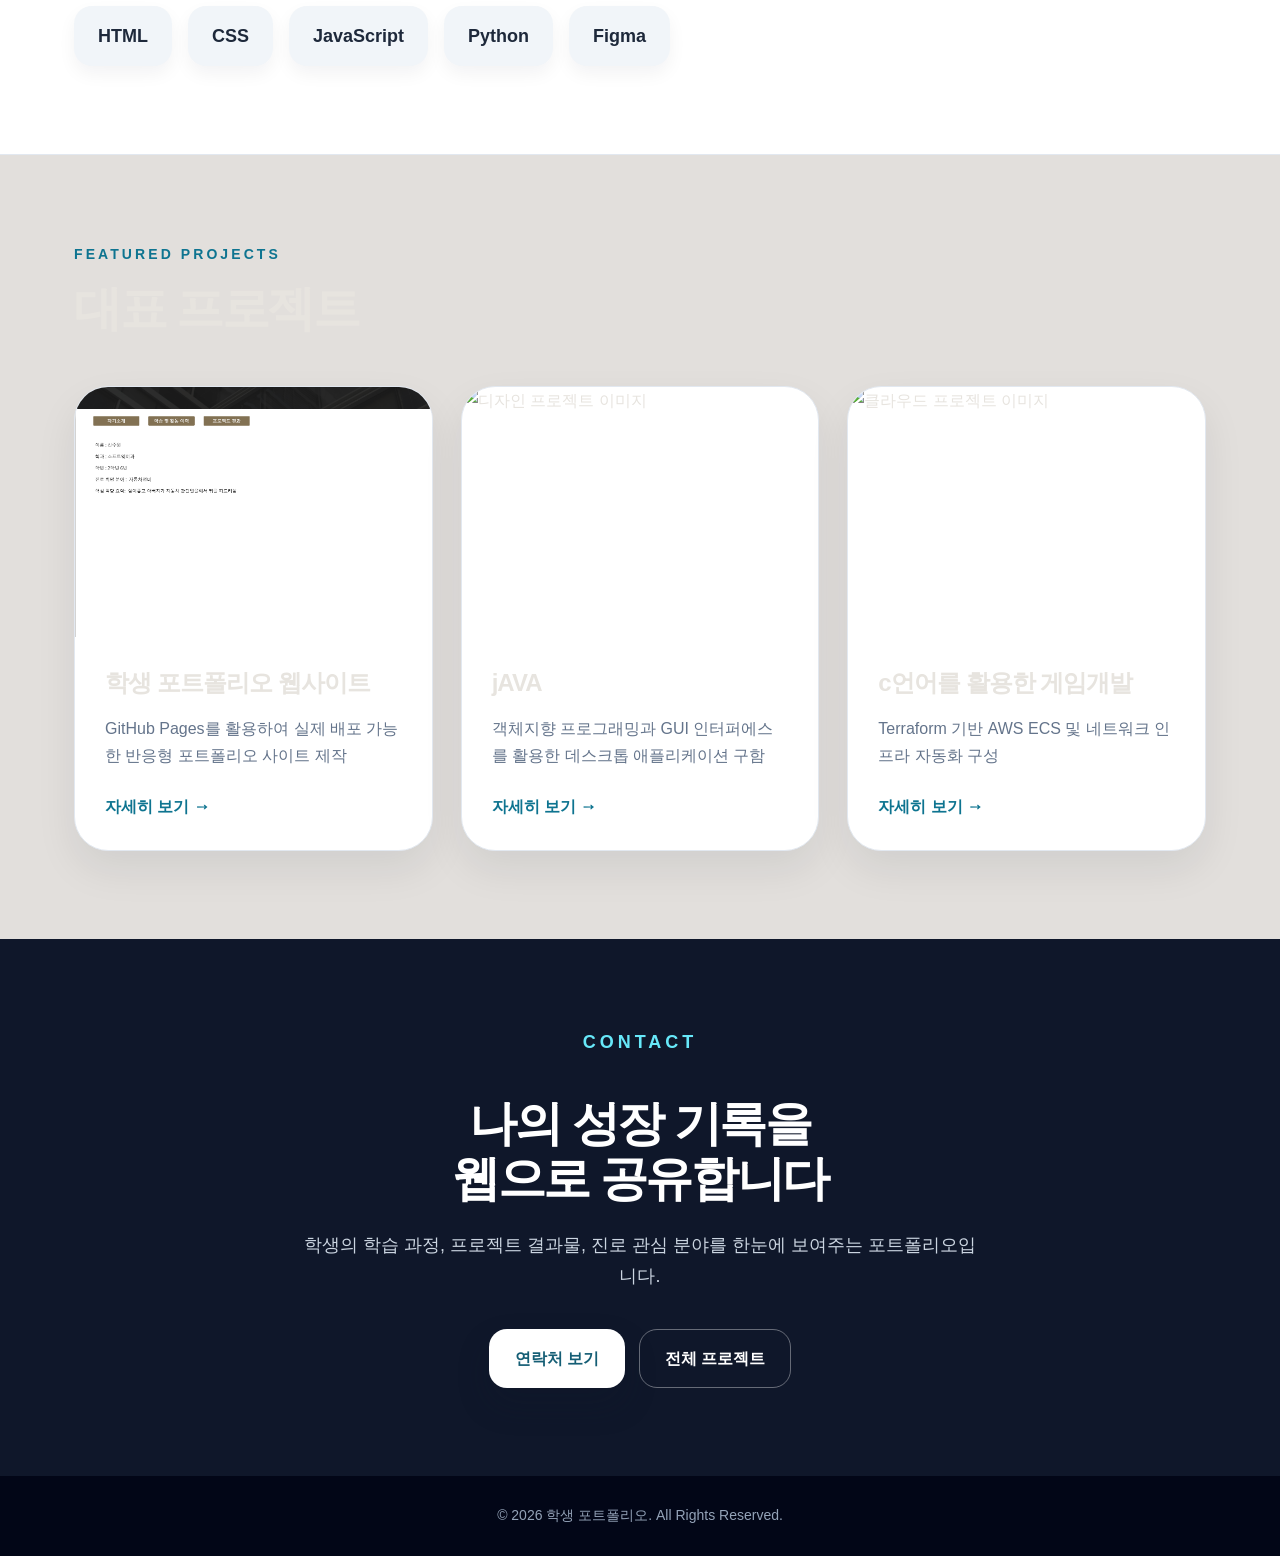
==== commit 51a589ea: "Add files via upload" ====
--- a/index.html
+++ b/index.html
@@ -94,7 +94,7 @@
         <article class="project-card">
           <img src="https://images.unsplash.com/photo-1516321318423-f06f85e504b3?q=80&w=1200&auto=format&fit=crop" alt="디자인 프로젝트 이미지">
           <div class="project-body">
-            <h3>학교 홍보 디자인</h3>
+            <h3>jAVA</h3>
             <p>객체지향 프로그래밍과 GUI 인터퍼에스를 활용한 데스크톱 애플리케이션 구함</p>
             <a href="projects/project2.html" class="project-link">자세히 보기 →</a>
           </div>
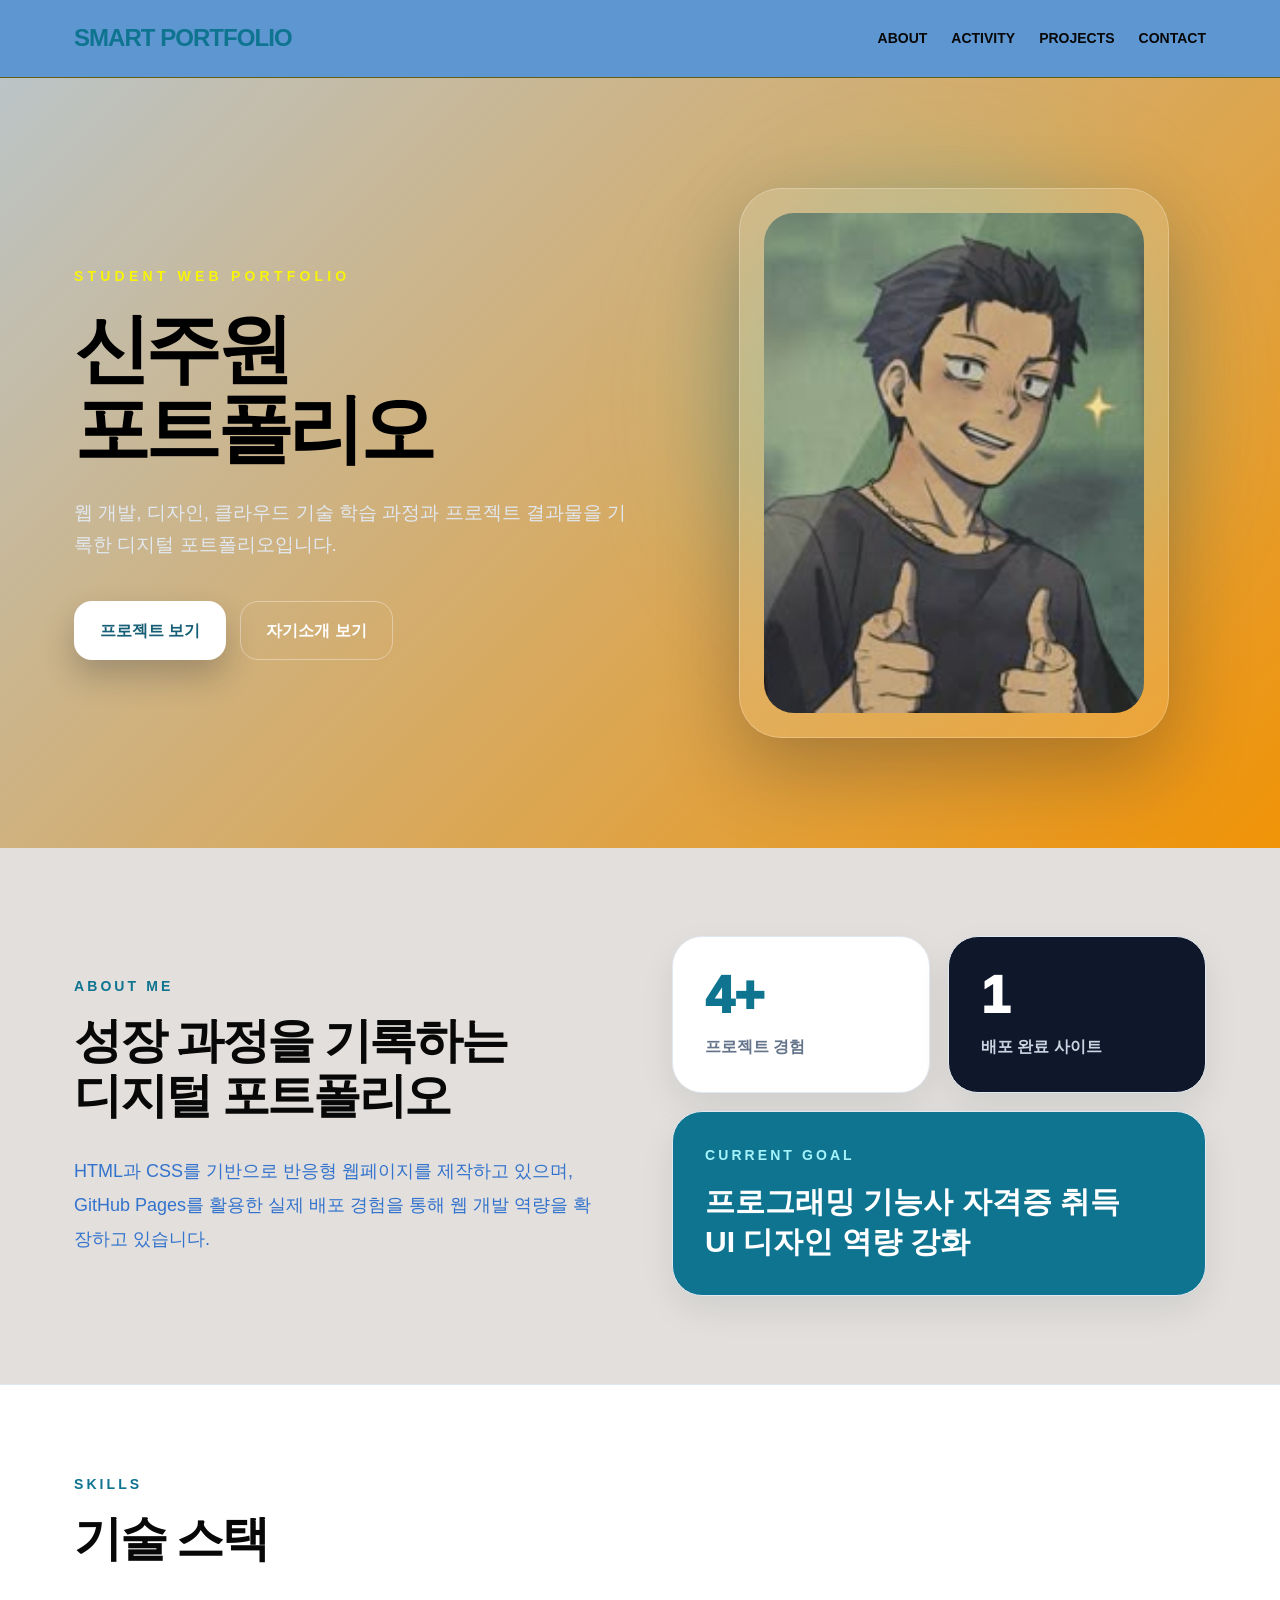
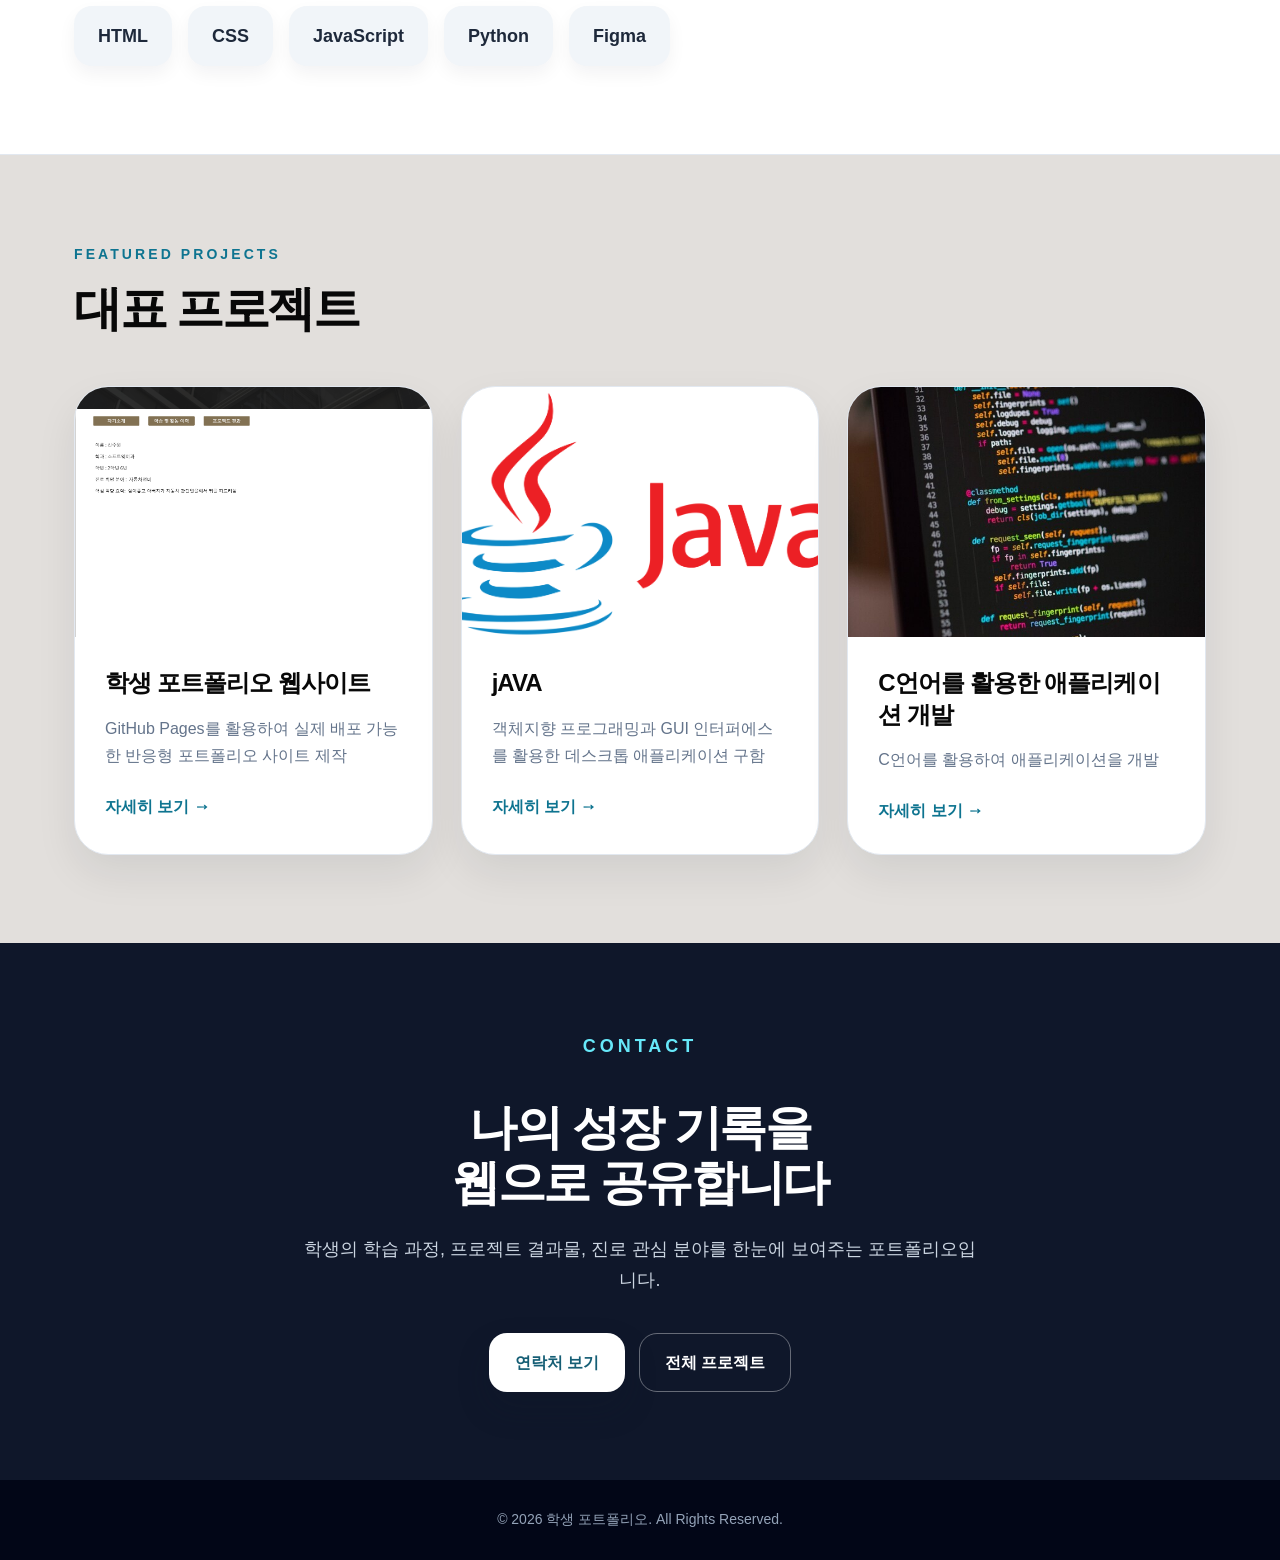
==== commit 77eeb49f: "Add files via upload" ====
--- a/index.html
+++ b/index.html
@@ -50,7 +50,7 @@
         </div>
         <div class="stat-grid">
           <div class="stat-card">
-            <div class="stat-number">진행중+</div>
+            <div class="stat-number">4+</div>
             <p class="stat-label">프로젝트 경험</p>
           </div>
           <div class="stat-card dark">
@@ -92,7 +92,7 @@
           </div>
         </article>
         <article class="project-card">
-          <img src="https://images.unsplash.com/photo-1516321318423-f06f85e504b3?q=80&w=1200&auto=format&fit=crop" alt="디자인 프로젝트 이미지">
+          <img src="images/02.png" alt="디자인 프로젝트 이미지">
           <div class="project-body">
             <h3>jAVA</h3>
             <p>객체지향 프로그래밍과 GUI 인터퍼에스를 활용한 데스크톱 애플리케이션 구함</p>
@@ -100,10 +100,10 @@
           </div>
         </article>
         <article class="project-card">
-          <img src="https://images.unsplash.com/photo-1451187580459-43490279c0fa?q=80&w=1200&auto=format&fit=crop" alt="클라우드 프로젝트 이미지">
+          <img src="images/03.jpeg" alt="클라우드 프로젝트 이미지">
           <div class="project-body">
-            <h3>c언어를 활용한 게임개발</h3>
-            <p>Terraform 기반 AWS ECS 및 네트워크 인프라 자동화 구성</p>
+            <h3>C언어를 활용한 애플리케이션 개발</h3>
+            <p>C언어를 활용하여 애플리케이션을 개발</p>
             <a href="projects/project3.html" class="project-link">자세히 보기 →</a>
           </div>
         </article>
--- a/css/style.css
+++ b/css/style.css
@@ -11,7 +11,7 @@
 body {
   font-family: "Noto Sans KR", "Pretendard", Arial, sans-serif;
   background: #e2dfdc;
-  color: #e7e4df;
+  color: #080808;
   line-height: 1.7;
 }
 
@@ -29,7 +29,7 @@
   position: sticky;
   top: 0;
   z-index: 50;
-  background: rgba(143, 159, 175, 0.88);
+  background: rgba(74, 141, 207, 0.88);
   backdrop-filter: blur(14px);
   border-bottom: 1px solid #635e16;
 }
@@ -153,7 +153,7 @@
 
 .btn-outline {
   border-color: #cbd5e1;
-  color: #334155;
+  color: #215cae;
   background: white;
 }
 
@@ -227,7 +227,7 @@
 }
 
 .lead {
-  color: #475569;
+  color: #3373cd;
   font-size: 18px;
   line-height: 1.9;
 }
